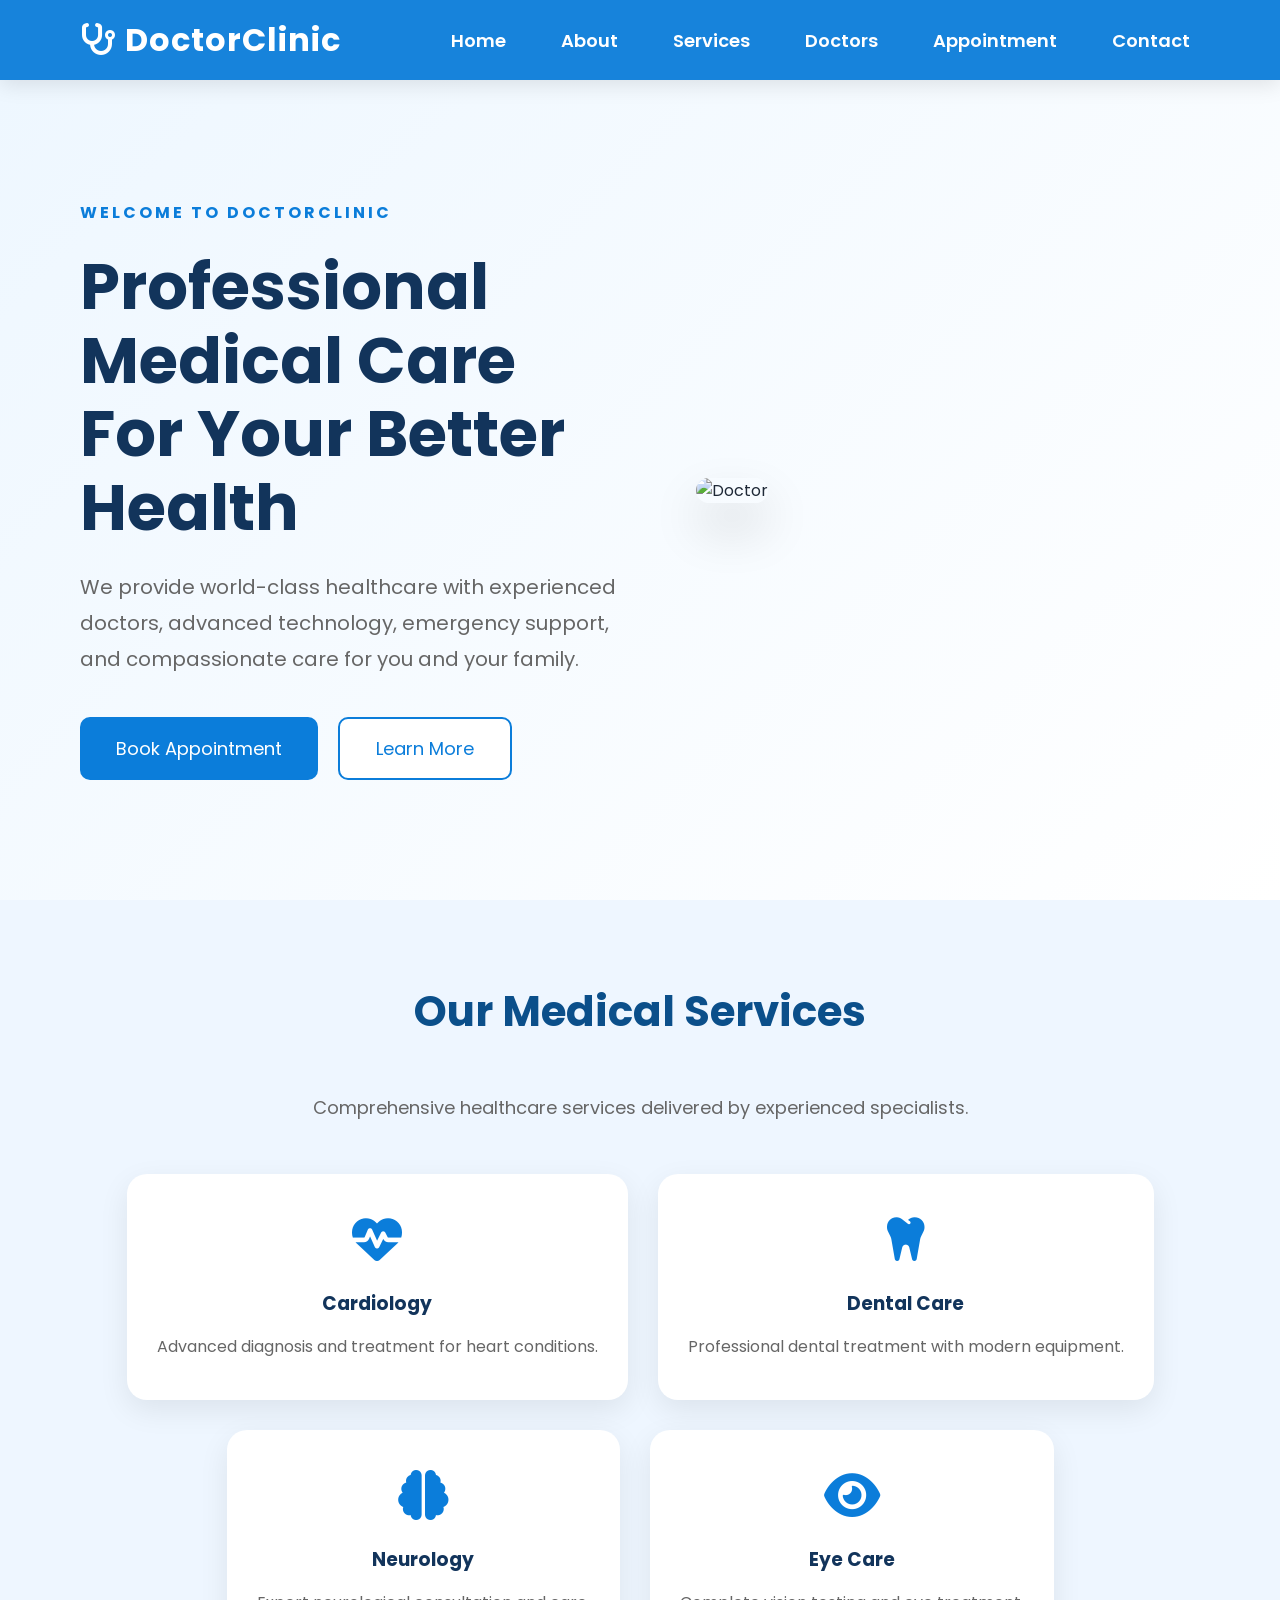
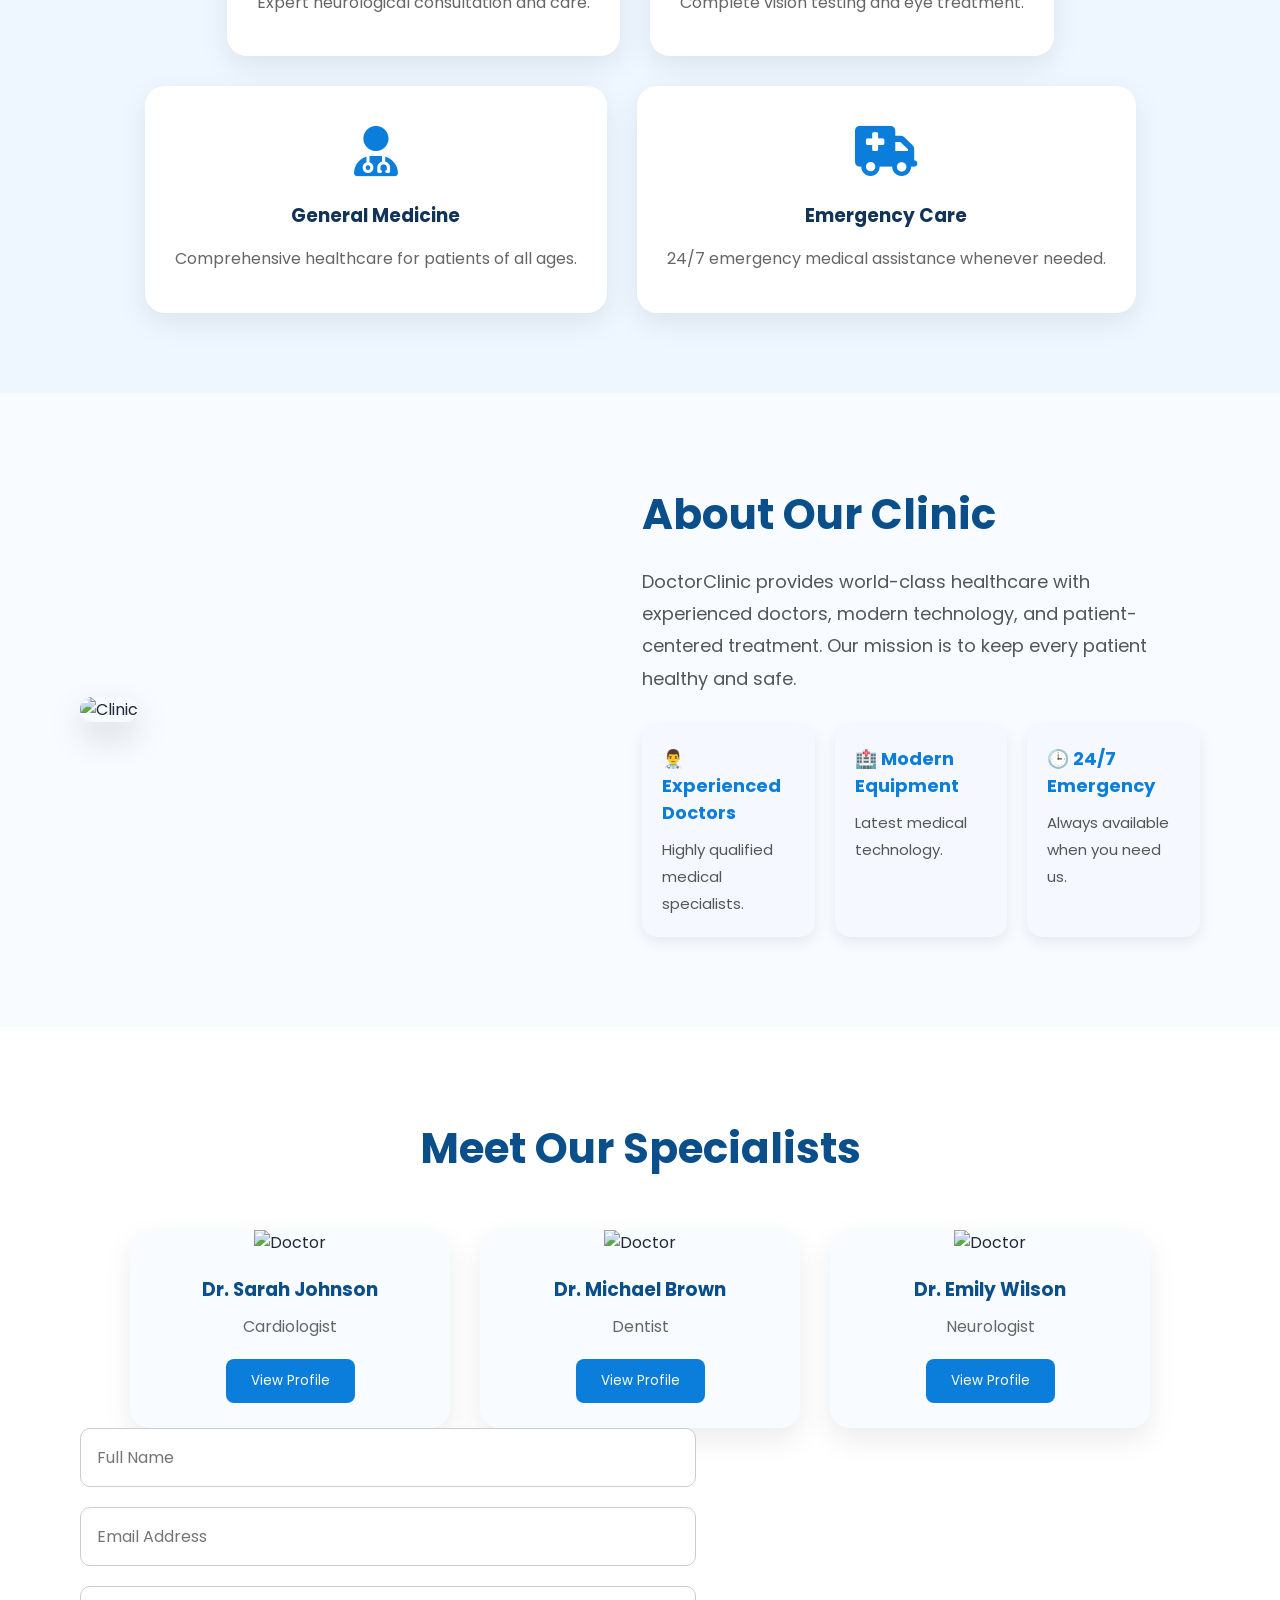
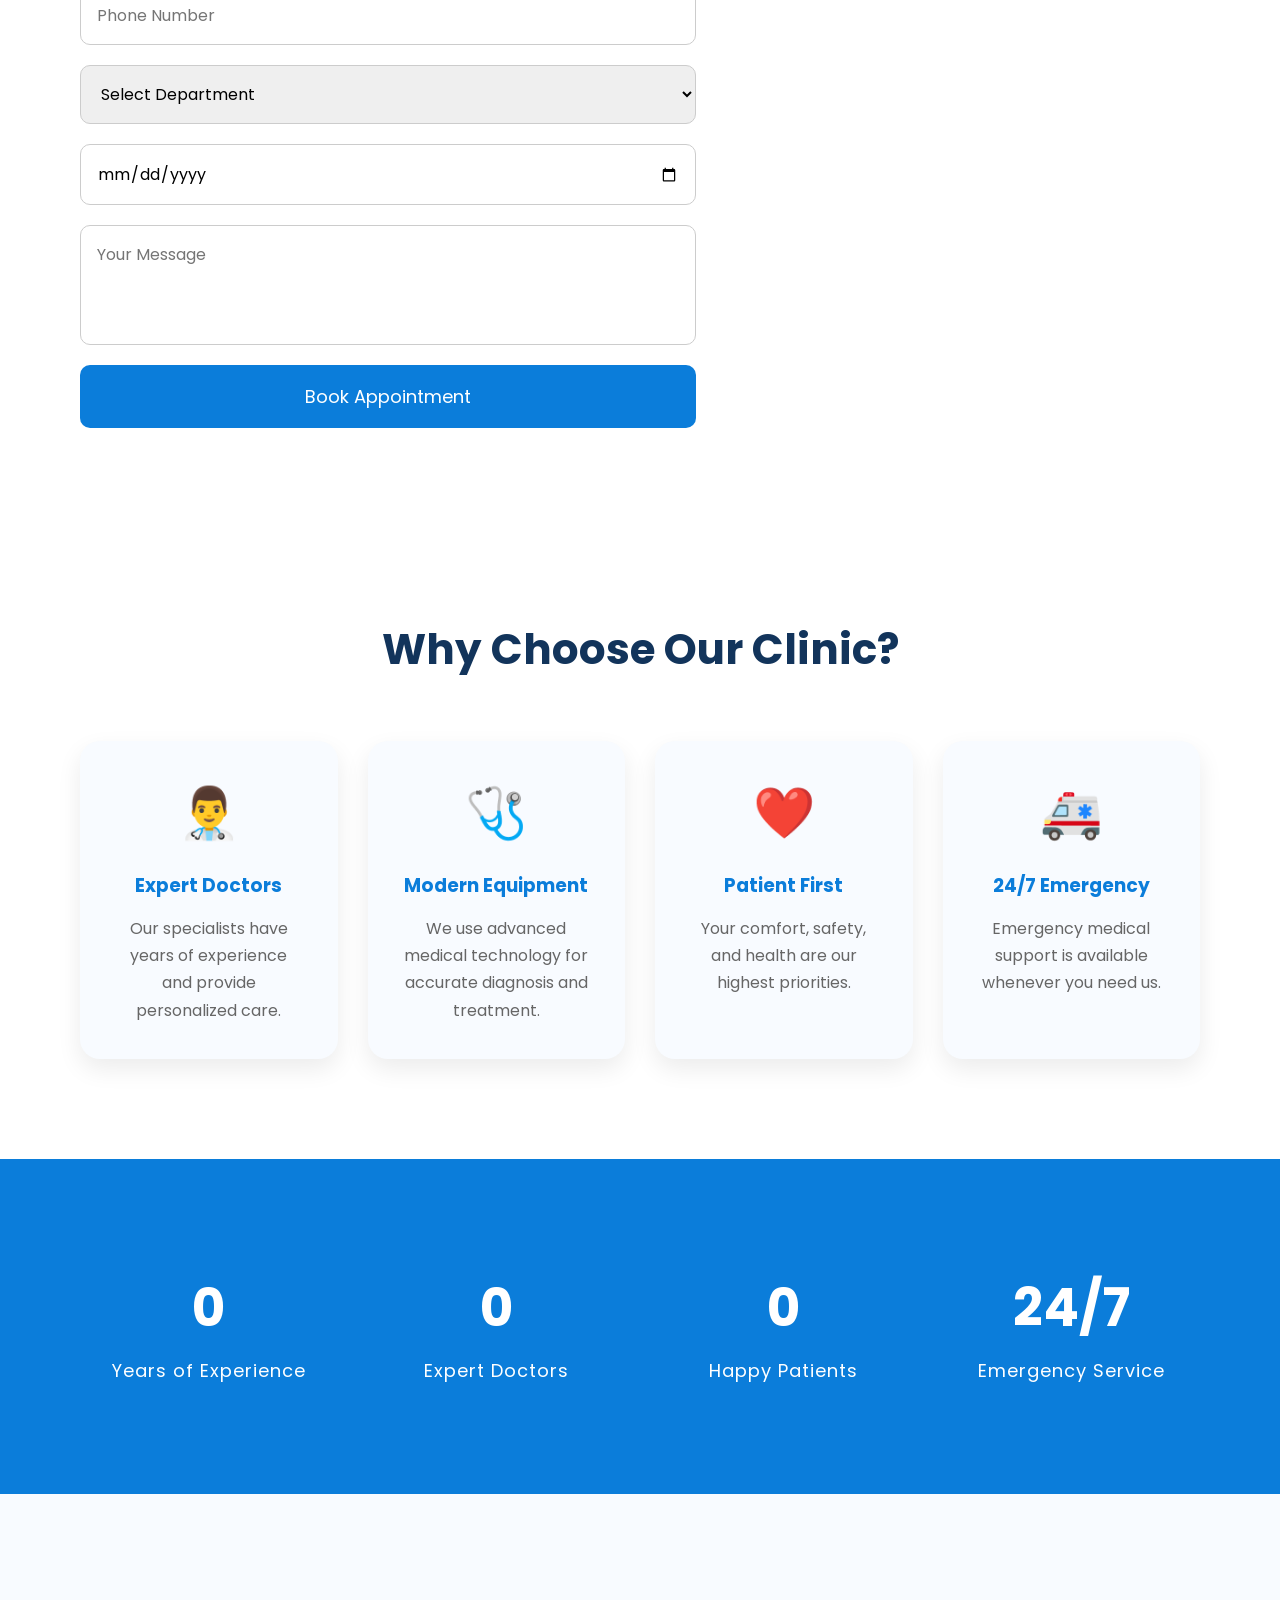
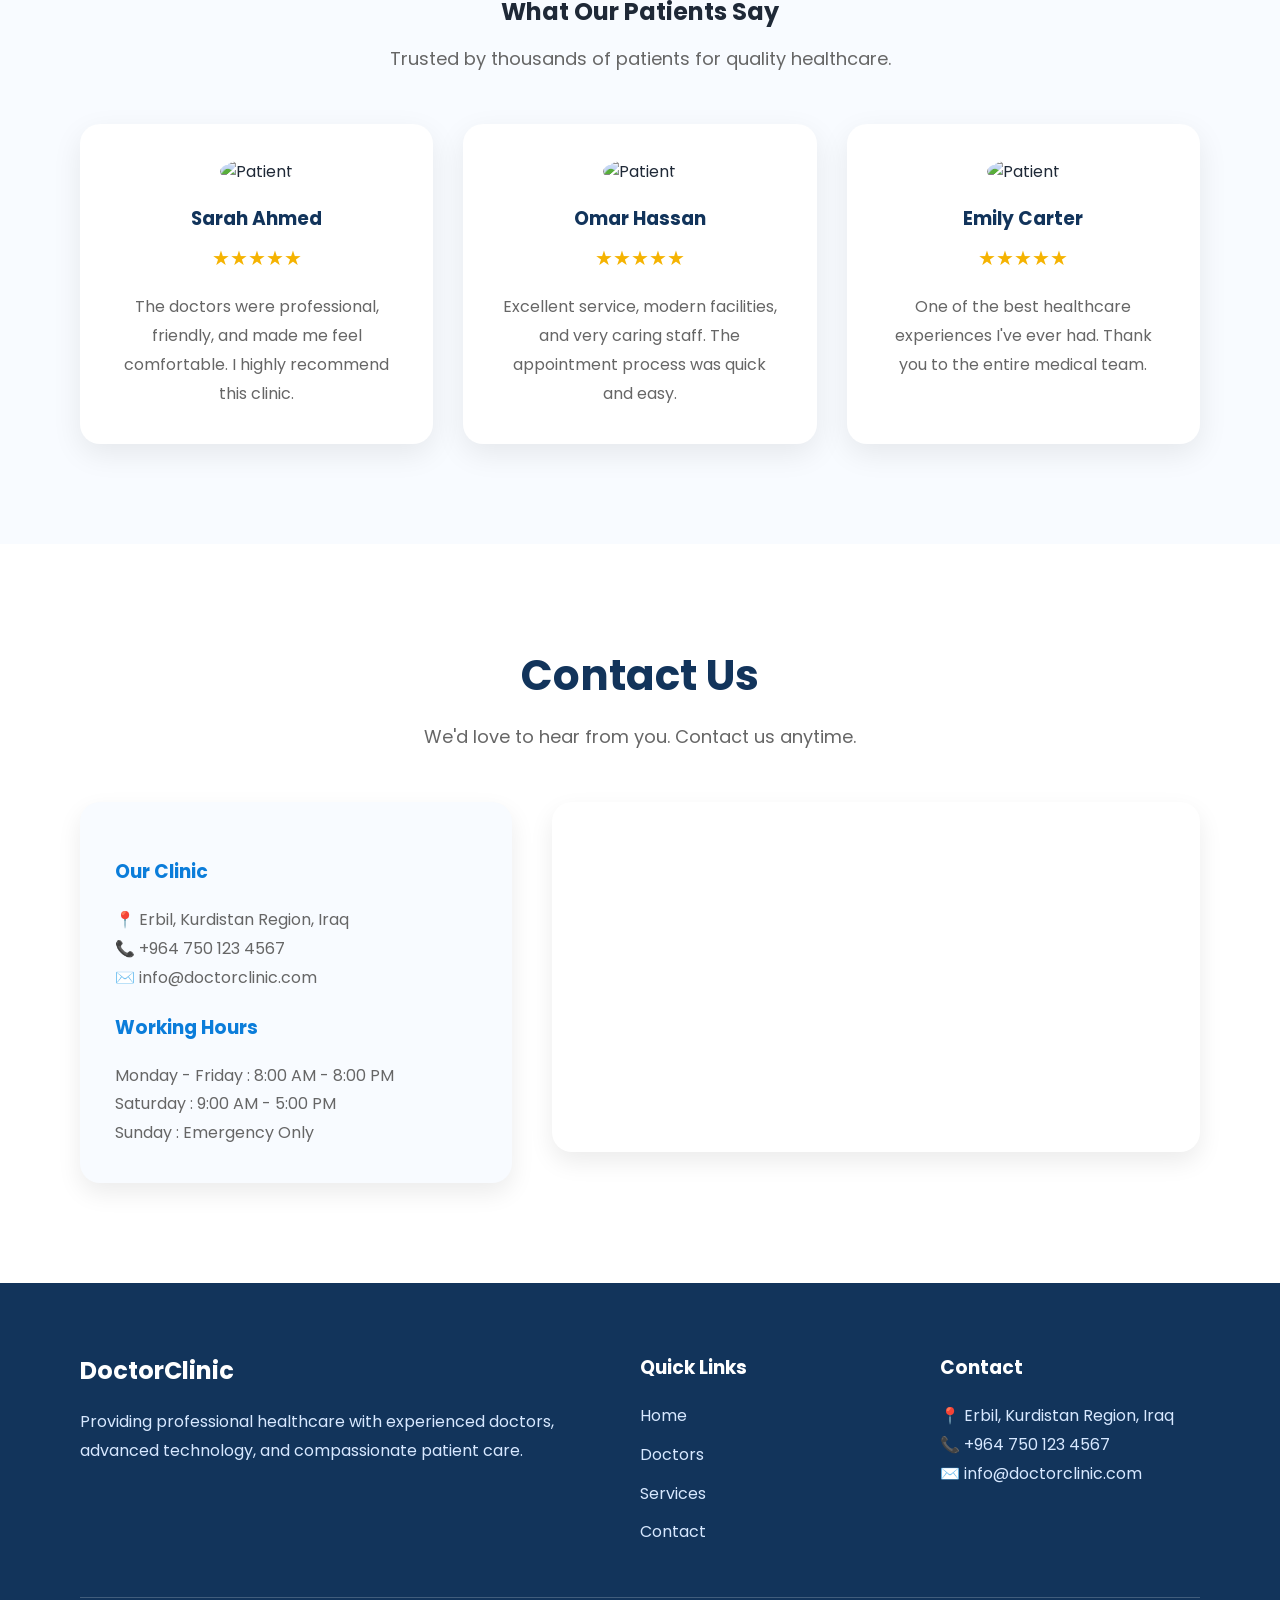
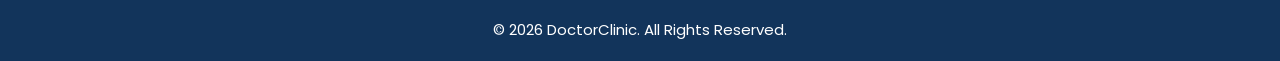
==== index.html @ 9519d388 "Initial DoctorClinic project" ====
<!DOCTYPE html>
<html lang="en">

<head>
    <meta charset="UTF-8">
    <meta name="viewport" content="width=device-width, initial-scale=1.0">
    <title>DoctorClinic | Professional Healthcare Center</title>
<link rel="preconnect" href="https://fonts.googleapis.com">
<link rel="preconnect" href="https://fonts.gstatic.com" crossorigin>

<link href="https://fonts.googleapis.com/css2?family=Poppins:wght@300;400;500;600;700;800&display=swap" rel="stylesheet">
<link rel="stylesheet"
href="https://cdnjs.cloudflare.com/ajax/libs/font-awesome/6.7.2/css/all.min.css">
   <link rel="stylesheet" href="../css/style.css">
<link rel="stylesheet" href="css/responsive.css">
    <link rel="icon" type="image/png" href="OIP.png">
</head>

<body>

    <!-- Navigation -->
    <header>
        <nav class="navbar">

            <div class="logo">
    <i class="fa-solid fa-stethoscope"></i>
    DoctorClinic
</div>

            <ul class="nav-links">
                <li><a href="#home">Home</a></li>
<li><a href="#about">About</a></li>
<li><a href="#services">Services</a></li>
<li><a href="#doctors">Doctors</a></li>
<li><a href="#appointment">Appointment</a></li>
<li><a href="#contact">Contact</a></li>
            </ul>
<div class="menu-toggle">
    ☰
</div>
        </nav>
    </header>

    <section id="home" class="hero">

    <div class="hero-text">

        <span class="welcome">WELCOME TO DOCTORCLINIC</span>

        <h1>
            Professional Medical Care<br>
            For Your Better Health
        </h1>

        <p>
            We provide world-class healthcare with experienced doctors,
            advanced technology, emergency support, and compassionate care
            for you and your family.
        </p>

        <div class="hero-buttons">

            <button class="btn-primary">
                Book Appointment
            </button>

            <button class="btn-secondary">
                Learn More
            </button>

        </div>

    </div>

    <div class="hero-image">

        <img src="https://images.unsplash.com/photo-1559839734-2b71ea197ec2?w=900"
             alt="Doctor">

    </div>

</section>

    <!-- Services -->
   <section id="services" class="services">

       <h2>Our Medical Services</h2>
<p class="section-subtitle">
    Comprehensive healthcare services delivered by experienced specialists.
</p>

<div class="service-container">

    <div class="card">
        <i class="fa-solid fa-heart-pulse"></i>
        <h3>Cardiology</h3>
        <p>Advanced diagnosis and treatment for heart conditions.</p>
    </div>

    <div class="card">
        <i class="fa-solid fa-tooth"></i>
        <h3>Dental Care</h3>
        <p>Professional dental treatment with modern equipment.</p>
    </div>

    <div class="card">
        <i class="fa-solid fa-brain"></i>
        <h3>Neurology</h3>
        <p>Expert neurological consultation and care.</p>
    </div>

    <div class="card">
        <i class="fa-solid fa-eye"></i>
        <h3>Eye Care</h3>
        <p>Complete vision testing and eye treatment.</p>
    </div>

    <div class="card">
        <i class="fa-solid fa-user-doctor"></i>
        <h3>General Medicine</h3>
        <p>Comprehensive healthcare for patients of all ages.</p>
    </div>

    <div class="card">
        <i class="fa-solid fa-truck-medical"></i>
        <h3>Emergency Care</h3>
        <p>24/7 emergency medical assistance whenever needed.</p>
    </div>

</div>

    </section>

    <!-- About -->
    <section id="about" class="about">

        <div class="about-image">

            <img src="https://images.unsplash.com/photo-1576091160399-112ba8d25d1d?w=800"
                alt="Clinic">

        </div>

        <div class="about-text">

            <h2>About Our Clinic</h2>

            <p>
                DoctorClinic provides world-class healthcare with experienced
                doctors, modern technology, and patient-centered treatment.
                Our mission is to keep every patient healthy and safe.
            </p>

            <div class="features">

                <div class="feature-box">
                    <h3>👨‍⚕️ Experienced Doctors</h3>
                    <p>Highly qualified medical specialists.</p>
                </div>

                <div class="feature-box">
                    <h3>🏥 Modern Equipment</h3>
                    <p>Latest medical technology.</p>
                </div>

                <div class="feature-box">
                    <h3>🕒 24/7 Emergency</h3>
                    <p>Always available when you need us.</p>
                </div>

            </div>

        </div>

    </section>
    <section id="doctors" class="doctors">

    <h2>Meet Our Specialists</h2>

    <div class="doctor-container">

        <div class="doctor-card">
            <img src="https://images.unsplash.com/photo-1612349317150-e413f6a5b16d?w=500" alt="Doctor">
            <h3>Dr. Sarah Johnson</h3>
            <p>Cardiologist</p>
            <button>View Profile</button>
        </div>

        <div class="doctor-card">
            <img src="https://images.unsplash.com/photo-1594824476967-48c8b964273f?w=500" alt="Doctor">
            <h3>Dr. Michael Brown</h3>
            <p>Dentist</p>
            <button>View Profile</button>
        </div>

        <div class="doctor-card">
            <img src="https://images.unsplash.com/photo-1622253692010-333f2da6031d?w=500" alt="Doctor">
            <h3>Dr. Emily Wilson</h3>
            <p>Neurologist</p>
            <button>View Profile</button>
        </div>

    </div>

<form class="appointment-form" id="appointmentForm">

    <input type="text" id="fullName" placeholder="Full Name" required>

    <input type="email" id="email" placeholder="Email Address" required>

    <input type="tel" id="phone" placeholder="Phone Number" required>

    <select id="department" required>
        <option value="">Select Department</option>
        <option value="Cardiology">Cardiology</option>
        <option value="Dental">Dental</option>
        <option value="Neurology">Neurology</option>
        <option value="General Medicine">General Medicine</option>
    </select>

    <input type="date" id="appointmentDate" required>

    <textarea id="message" placeholder="Your Message"></textarea>

    <button type="submit">
        Book Appointment
    </button>

</form>
    </section>
<section class="why-us">

    <h2>Why Choose Our Clinic?</h2>

    <div class="why-container">

        <div class="why-card">
            <div class="icon">👨‍⚕️</div>
            <h3>Expert Doctors</h3>
            <p>Our specialists have years of experience and provide personalized care.</p>
        </div>

        <div class="why-card">
            <div class="icon">🩺</div>
            <h3>Modern Equipment</h3>
            <p>We use advanced medical technology for accurate diagnosis and treatment.</p>
        </div>

        <div class="why-card">
            <div class="icon">❤️</div>
            <h3>Patient First</h3>
            <p>Your comfort, safety, and health are our highest priorities.</p>
        </div>

        <div class="why-card">
            <div class="icon">🚑</div>
            <h3>24/7 Emergency</h3>
            <p>Emergency medical support is available whenever you need us.</p>
        </div>

    </div>

</section>
<!-- Statistics -->

<section class="stats">

    <div class="stat-box">
    <h2 class="counter" data-target="15">0</h2>
    <p>Years of Experience</p>
</div>

<div class="stat-box">
    <h2 class="counter" data-target="50">0</h2>
    <p>Expert Doctors</p>
</div>

<div class="stat-box">
    <h2 class="counter" data-target="25000">0</h2>
    <p>Happy Patients</p>
</div>

<div class="stat-box">
    <h2>24/7</h2>
    <p>Emergency Service</p>
</div>

</section>
<!-- Testimonials -->

<section class="testimonials">

    <h2>What Our Patients Say</h2>

    <p class="section-subtitle">
        Trusted by thousands of patients for quality healthcare.
    </p>

    <div class="testimonial-container">

        <div class="testimonial-card">
            <img src="https://randomuser.me/api/portraits/women/65.jpg" alt="Patient">
            <h3>Sarah Ahmed</h3>
            <span>★★★★★</span>
            <p>
                The doctors were professional, friendly, and made me feel comfortable.
                I highly recommend this clinic.
            </p>
        </div>

        <div class="testimonial-card">
            <img src="https://randomuser.me/api/portraits/men/32.jpg" alt="Patient">
            <h3>Omar Hassan</h3>
            <span>★★★★★</span>
            <p>
                Excellent service, modern facilities, and very caring staff.
                The appointment process was quick and easy.
            </p>
        </div>

        <div class="testimonial-card">
            <img src="https://randomuser.me/api/portraits/women/44.jpg" alt="Patient">
            <h3>Emily Carter</h3>
            <span>★★★★★</span>
            <p>
                One of the best healthcare experiences I've ever had.
                Thank you to the entire medical team.
            </p>
        </div>

    </div>

</section>
 <section class="contact">

    <h2>Contact Us</h2>

    <p class="section-subtitle">
        We'd love to hear from you. Contact us anytime.
    </p>

    <div class="contact-container">

        <div class="contact-info">

            <h3>Our Clinic</h3>

            <p>📍 Erbil, Kurdistan Region, Iraq</p>
            <p>📞 +964 750 123 4567</p>
            <p>✉️ info@doctorclinic.com</p>

            <h3>Working Hours</h3>

            <p>Monday - Friday : 8:00 AM - 8:00 PM</p>
            <p>Saturday : 9:00 AM - 5:00 PM</p>
            <p>Sunday : Emergency Only</p>

        </div>

        <div class="contact-map">

            <iframe
                src="https://www.google.com/maps?q=Erbil&output=embed"
                width="100%"
                height="350"
                style="border:0;"
                allowfullscreen=""
                loading="lazy">
            </iframe>

        </div>

    </div>

</section>
<footer id="contact" class="footer">

    <div class="footer-content">

        <div class="footer-about">
            <h2>DoctorClinic</h2>
            <p>
                Providing professional healthcare with experienced doctors,
                advanced technology, and compassionate patient care.
            </p>
        </div>

        <div class="footer-links">
            <h3>Quick Links</h3>

            <ul>
                <li><a href="#">Home</a></li>
                <li><a href="#">Doctors</a></li>
                <li><a href="#">Services</a></li>
                <li><a href="#">Contact</a></li>
            </ul>
        </div>

        <div class="footer-contact">
            <h3>Contact</h3>

            <p>📍 Erbil, Kurdistan Region, Iraq</p>
            <p>📞 +964 750 123 4567</p>
            <p>✉️ info@doctorclinic.com</p>
        </div>

    </div>

    <div class="copyright">
        © 2026 DoctorClinic. All Rights Reserved.
    </div>

</footer>

<script src="https://unpkg.com/scrollreveal"></script>
    <script src="js/script.js"></script>
<script src="https://unpkg.com/scrollreveal"></script>
</body>

</html>
---- css/style.css ----
*{
    margin:0;
    padding:0;
    box-sizing:border-box;
    font-family:'Poppins',sans-serif;
}

body{
    background:#f8fbff;
    color:#1f2937;
    padding-top:80px;
}

.navbar{
    position:fixed;
    top:0;
    left:0;
    width:100%;
    height:80px;

    background:rgba(11,125,218,.95);

    display:flex;
    justify-content:space-between;
    align-items:center;

    padding:0 80px;

    z-index:1000;

    backdrop-filter:blur(10px);

    box-shadow:0 5px 20px rgba(0,0,0,.1);
}

.logo{
    color:white;
    font-size:32px;
    font-weight:700;
    letter-spacing:1px;
}

.nav-links{
    display:flex;
    list-style:none;
}

.nav-links li{
    margin-left:35px;
}

.nav-links li a{
    color:white;
    text-decoration:none;
    font-size:18px;
    font-weight:600;
    transition:.3s;
    padding:10px;
}

.nav-links li a:hover{
    color:#d7ecff;
}

.hero{
    display:flex;
    justify-content:space-between;
    align-items:center;
    padding:120px 80px;
    min-height:90vh;
    background:linear-gradient(135deg,#eef7ff,#ffffff);
}

.hero-text{
    width:50%;
}

.welcome{
    color:#0b7dda;
    font-weight:bold;
    letter-spacing:3px;
}

.hero-text h1{
    font-size:64px;
    color:#12345b;
    margin:25px 0;
    line-height:1.15;
}

.hero-text p{
    font-size:20px;
    color:#666;
    line-height:1.8;
    margin-bottom:40px;
}

.hero-buttons{
    display:flex;
    gap:20px;
}

.btn-primary{
    padding:16px 36px;
    background:#0b7dda;
    color:white;
    border:none;
    border-radius:10px;
    cursor:pointer;
    font-size:18px;
}

.btn-secondary{
    padding:16px 36px;
    background:white;
    color:#0b7dda;
    border:2px solid #0b7dda;
    border-radius:10px;
    cursor:pointer;
    font-size:18px;
}

.hero-image{
    width:45%;
}

.hero-image img{
    width:100%;
    border-radius:25px;
    box-shadow:0 25px 50px rgba(0,0,0,.15);
}
.services{
    padding:80px;
    background:#eef6ff;
    text-align:center;
}

.services h2{
    font-size:42px;
    color:#0b4f8a;
    margin-bottom:50px;
}

.service-container{
    display:flex;
    justify-content:center;
    gap:30px;
    flex-wrap:wrap;
}

.card{
    background:#ffffff;
    border-radius:20px;
    padding:40px 30px;
    text-align:center;
    box-shadow:0 10px 30px rgba(0,0,0,.08);
    transition:.35s;
}

.card:hover{
    transform:translateY(-12px);
    box-shadow:0 18px 40px rgba(11,125,218,.2);
}

.card i{
    font-size:50px;
    color:#0b7dda;
    margin-bottom:25px;
}

.card h3{
    margin-bottom:15px;
    color:#12345b;
}

.card p{
    color:#666;
    line-height:1.7;
}

.section-subtitle{
    text-align:center;
    color:#666;
    margin-top:15px;
    margin-bottom:50px;
    font-size:18px;
    line-height:1.7;
}
.about{
    display:flex;
    align-items:center;
    justify-content:space-between;
    padding:90px 80px;
    gap:60px;
}

.about-image{
    width:45%;
}

.about-image img{
    width:100%;
    border-radius:20px;
    box-shadow:0 15px 35px rgba(0,0,0,.15);
}

.about-text{
    width:50%;
}

.about-text h2{
    font-size:42px;
    color:#0b4f8a;
    margin-bottom:20px;
}

.about-text p{
    color:#555;
    font-size:18px;
    line-height:1.8;
    margin-bottom:30px;
}

.features{
    display:grid;
    grid-template-columns:repeat(3,1fr);
    gap:20px;
}

.feature-box{
    background:#f5f9ff;
    padding:20px;
    border-radius:15px;
    box-shadow:0 5px 15px rgba(0,0,0,.08);
    transition:.3s;
}

.feature-box:hover{
    transform:translateY(-8px);
}

.feature-box h3{
    color:#0b7dda;
    margin-bottom:10px;
    font-size:18px;
}

.feature-box p{
    font-size:15px;
    margin:0;
}
.doctors{
    padding:90px 80px;
    background:white;
    text-align:center;
}

.doctors h2{
    font-size:42px;
    color:#0b4f8a;
    margin-bottom:50px;
}

.doctor-container{
    display:flex;
    justify-content:center;
    gap:30px;
    flex-wrap:wrap;
}

.doctor-card{
    width:320px;
    background:#f8fbff;
    border-radius:20px;
    overflow:hidden;
    box-shadow:0 12px 30px rgba(0,0,0,.08);
    transition:.3s;
}

.doctor-card:hover{
    transform:translateY(-10px);
}

.doctor-card img{
    width:100%;
    height:320px;
    object-fit:cover;
}

.doctor-card h3{
    margin-top:20px;
    color:#0b4f8a;
}

.doctor-card p{
    color:#666;
    margin:10px 0 20px;
}

.doctor-card button{
    margin-bottom:25px;
    padding:12px 25px;
    border:none;
    background:#0b7dda;
    color:white;
    border-radius:8px;
    cursor:pointer;
    transition:.3s;
}

.doctor-card button:hover{
    background:#095ea8;
}
/* Appointment Section */

.appointment{
    display:flex;
    justify-content:space-between;
    align-items:flex-start;
    gap:50px;
    padding:100px 80px;
    background:#eef7ff;
}

.appointment-info{
    width:40%;
}

.appointment-info h2{
    font-size:42px;
    color:#12345b;
    margin-bottom:20px;
}

.appointment-info p{
    font-size:18px;
    color:#666;
    line-height:1.8;
}

.appointment-form{
    width:55%;
    display:flex;
    flex-direction:column;
    gap:20px;
}

.appointment-form input,
.appointment-form select,
.appointment-form textarea{
    width:100%;
    padding:16px;
    border:1px solid #ccc;
    border-radius:10px;
    font-size:16px;
}

.appointment-form textarea{
    height:120px;
    resize:none;
}

.appointment-form button{
    background:#0b7dda;
    color:white;
    border:none;
    padding:18px;
    border-radius:10px;
    font-size:18px;
    cursor:pointer;
    transition:.3s;
}

.appointment-form button:hover{
    background:#095ea8;
}
/* Why Choose Us */

.why-us{
    padding:100px 80px;
    background:#ffffff;
    text-align:center;
}

.why-us h2{
    font-size:42px;
    color:#12345b;
    margin-bottom:60px;
}

.why-container{
    display:grid;
    grid-template-columns:repeat(auto-fit,minmax(250px,1fr));
    gap:30px;
}

.why-card{
    background:#f8fbff;
    padding:35px;
    border-radius:20px;
    box-shadow:0 10px 25px rgba(0,0,0,.08);
    transition:.3s;
}

.why-card:hover{
    transform:translateY(-10px);
}

.icon{
    font-size:50px;
    margin-bottom:20px;
}

.why-card h3{
    color:#0b7dda;
    margin-bottom:15px;
}

.why-card p{
    color:#666;
    line-height:1.7;
}
/* Statistics */

.stats{
    background:#0b7dda;
    color:white;
    display:grid;
    grid-template-columns:repeat(auto-fit,minmax(220px,1fr));
    gap:30px;
    padding:90px 80px;
    text-align:center;
}

.stat-box{
    padding:20px;
}

.stat-box h2{
    font-size:52px;
    margin-bottom:10px;
}

.stat-box p{
    font-size:18px;
    letter-spacing:1px;
}
/* Footer */

.footer{
    background:#12345b;
    color:white;
    padding:70px 80px 20px;
}

.footer-content{
    display:grid;
    grid-template-columns:2fr 1fr 1fr;
    gap:40px;
    margin-bottom:40px;
}

.footer h2,
.footer h3{
    margin-bottom:20px;
}

.footer p,
.footer a{
    color:#d7e8ff;
    text-decoration:none;
    line-height:1.8;
}

.footer ul{
    list-style:none;
}

.footer li{
    margin-bottom:10px;
}

.footer a:hover{
    color:white;
}

.copyright{
    border-top:1px solid rgba(255,255,255,.2);
    padding-top:20px;
    text-align:center;
    font-size:15px;
}
button{
    transition:.3s ease;
}

button:hover{
    transform:translateY(-3px);
    box-shadow:0 12px 25px rgba(11,125,218,.3);
}
html{
    scroll-behavior:smooth;
}
/* Testimonials */

.testimonials{
    padding:100px 80px;
    background:#f8fbff;
    text-align:center;
}

.testimonial-container{
    display:grid;
    grid-template-columns:repeat(auto-fit,minmax(300px,1fr));
    gap:30px;
    margin-top:50px;
}

.testimonial-card{
    background:white;
    padding:35px;
    border-radius:20px;
    box-shadow:var(--shadow);
    transition:.3s;
}

.testimonial-card:hover{
    transform:translateY(-10px);
}

.testimonial-card img{
    width:90px;
    height:90px;
    border-radius:50%;
    object-fit:cover;
    margin-bottom:20px;
}

.testimonial-card h3{
    color:#12345b;
    margin-bottom:10px;
}

.testimonial-card span{
    color:#f5b301;
    font-size:20px;
}

.testimonial-card p{
    color:#666;
    line-height:1.8;
    margin-top:20px;
}
.menu-toggle{
    display:none;
    font-size:30px;
    color:white;
    cursor:pointer;
}
/* Contact */

.contact{
    padding:100px 80px;
    background:var(--white);
}

.contact h2{
    text-align:center;
    font-size:42px;
    color:var(--secondary);
}

.contact-container{
    margin-top:50px;
    display:grid;
    grid-template-columns:1fr 1.5fr;
    gap:40px;
}

.contact-info{
    background:#f8fbff;
    padding:35px;
    border-radius:20px;
    box-shadow:0 10px 25px rgba(0,0,0,.08);
}

.contact-info h3{
    margin:20px 0;
    color:#0b7dda;
}

.contact-info p{
    color:#666;
    line-height:1.8;
}

.contact-map iframe{
    border-radius:20px;
    box-shadow:0 10px 25px rgba(0,0,0,.08);
}
::selection{
   background:var(--primary);
    color:white;
}
::-webkit-scrollbar{
    width:10px;
}

::-webkit-scrollbar-track{
    background:#edf5ff;
}

::-webkit-scrollbar-thumb{
    background:#0b7dda;
    border-radius:10px;
}

::-webkit-scrollbar-thumb:hover{
    background:#095ea8;
}
.doctor-card img,
.about-image img,
.hero-image img{
    transition:0.4s;
}

.doctor-card:hover img,
.about-image:hover img,
.hero-image:hover img{
    transform:scale(1.05);
}
:root{
    --primary:#0b7dda;
    --primary-dark:#095ea8;
    --secondary:#12345b;
    --light:#f8fbff;
    --white:#ffffff;
    --text:#555555;
    --shadow:0 10px 30px rgba(0,0,0,.08);
    --radius:20px;
}
/body{
    margin:0;
    padding:0;
    font-family:Poppins,sans-serif;
    background:linear-gradient(135deg,#5B21B6,#7C3AED,#A855F7);
    height:100vh;
    display:flex;
    justify-content:center;
    align-items:center;
}

.login-container{
    width:100%;
    display:flex;
    justify-content:center;
    align-items:center;
}

.login-box{
    width:420px;
    background:rgba(255,255,255,.95);
    border-radius:30px;
    padding:40px;
    text-align:center;
    box-shadow:0 20px 50px rgba(0,0,0,.25);
}

.login-icon{
    width:90px;
    height:90px;
    background:linear-gradient(135deg,#7C3AED,#A855F7);
    border-radius:50%;
    margin:-90px auto 20px;
    display:flex;
    justify-content:center;
    align-items:center;
    color:white;
    font-size:40px;
    box-shadow:0 10px 30px rgba(124,58,237,.4);
}

.login-box h1{
    color:#2D2D2D;
    margin-bottom:5px;
}

.login-box p{
    color:#777;
    margin-bottom:30px;
}

.input-box{
    margin-bottom:20px;
}

.input-box input{
    width:100%;
    padding:16px;
    border:2px solid #E5E5E5;
    border-radius:15px;
    font-size:16px;
    outline:none;
    transition:.3s;
}

.input-box input:focus{
    border-color:#7C3AED;
}

.login-btn{
    width:100%;
    padding:16px;
    border:none;
    border-radius:15px;
    background:linear-gradient(135deg,#7C3AED,#A855F7);
    color:white;
    font-size:18px;
    cursor:pointer;
    transition:.3s;
}

.login-btn:hover{
    transform:translateY(-3px);
    box-shadow:0 15px 25px rgba(124,58,237,.4);
}
.container{
    display:flex;
    min-height:100vh;
}

.sidebar{
    width:240px;
    background:#312e81;
    color:white;
    padding:25px;
}

.sidebar h2{
    margin-bottom:30px;
}

.sidebar ul{
    list-style:none;
    padding:0;
}

.sidebar li{
    margin-bottom:18px;
}

.sidebar a{
    color:white;
    text-decoration:none;
    font-size:18px;
}

.sidebar a:hover{
    color:#c7d2fe;
}

.content{
    flex:1;
    padding:40px;
}
---- css/responsive.css ----
/* Tablets */

@media (max-width: 992px){

.hero{
    flex-direction:column;
    text-align:center;
    padding:120px 40px;
}

.hero-text,
.hero-image{
    width:100%;
}

.hero-image{
    margin-top:40px;
}

.about,
.appointment{
    flex-direction:column;
}

.about-image,
.about-text,
.appointment-info,
.appointment-form{
    width:100%;
}

.footer-content{
    grid-template-columns:1fr;
    text-align:center;
}

}

/* Mobile */

@media (max-width:768px){
.menu-toggle{
    display:block;
}

.nav-links{
    display:none;
}
.navbar{
    padding:20px;
}

.nav-links{
    display:none;
}

.hero h1{
    font-size:42px;
}

.services,
.about,
.doctors,
.appointment,
.testimonials,
.footer{
    padding:70px 25px;
}

.stats{
    grid-template-columns:1fr;
}

.service-container,
.doctor-container,
.testimonial-container{
    grid-template-columns:1fr;
}

}
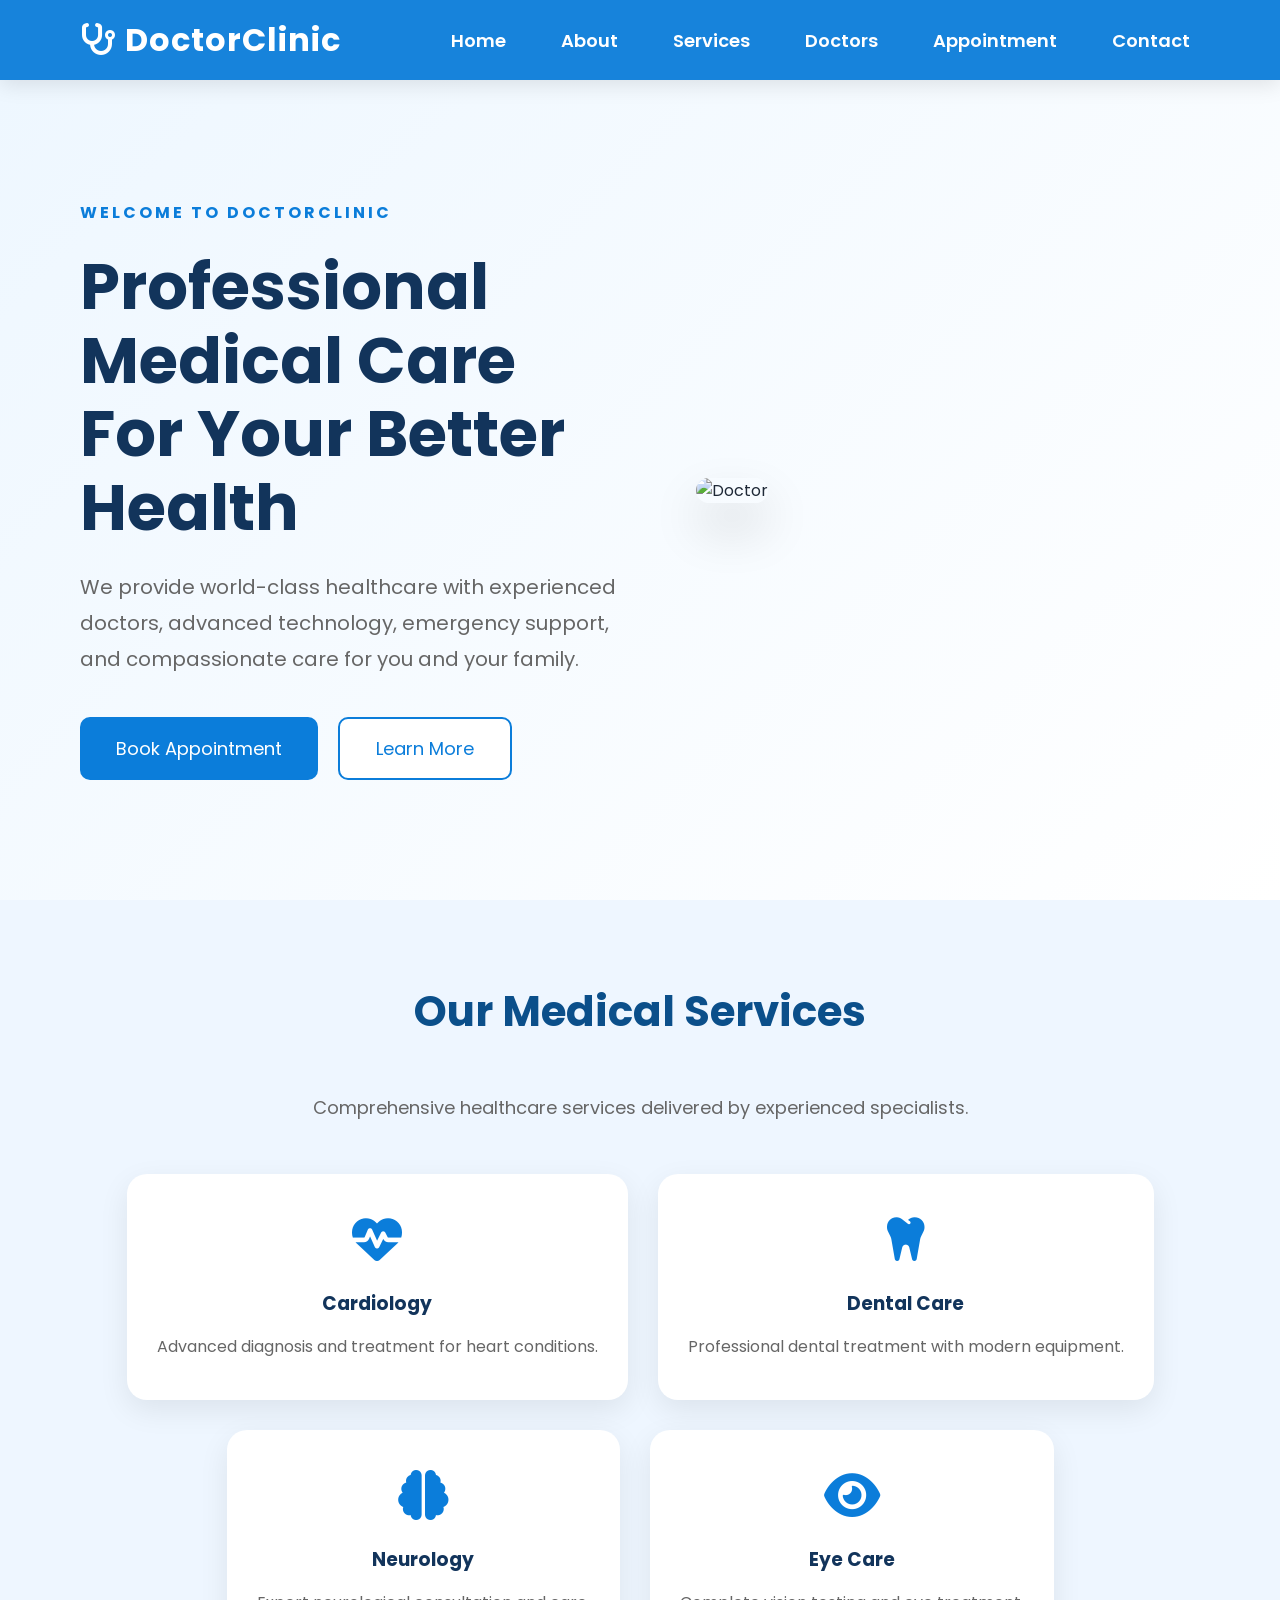
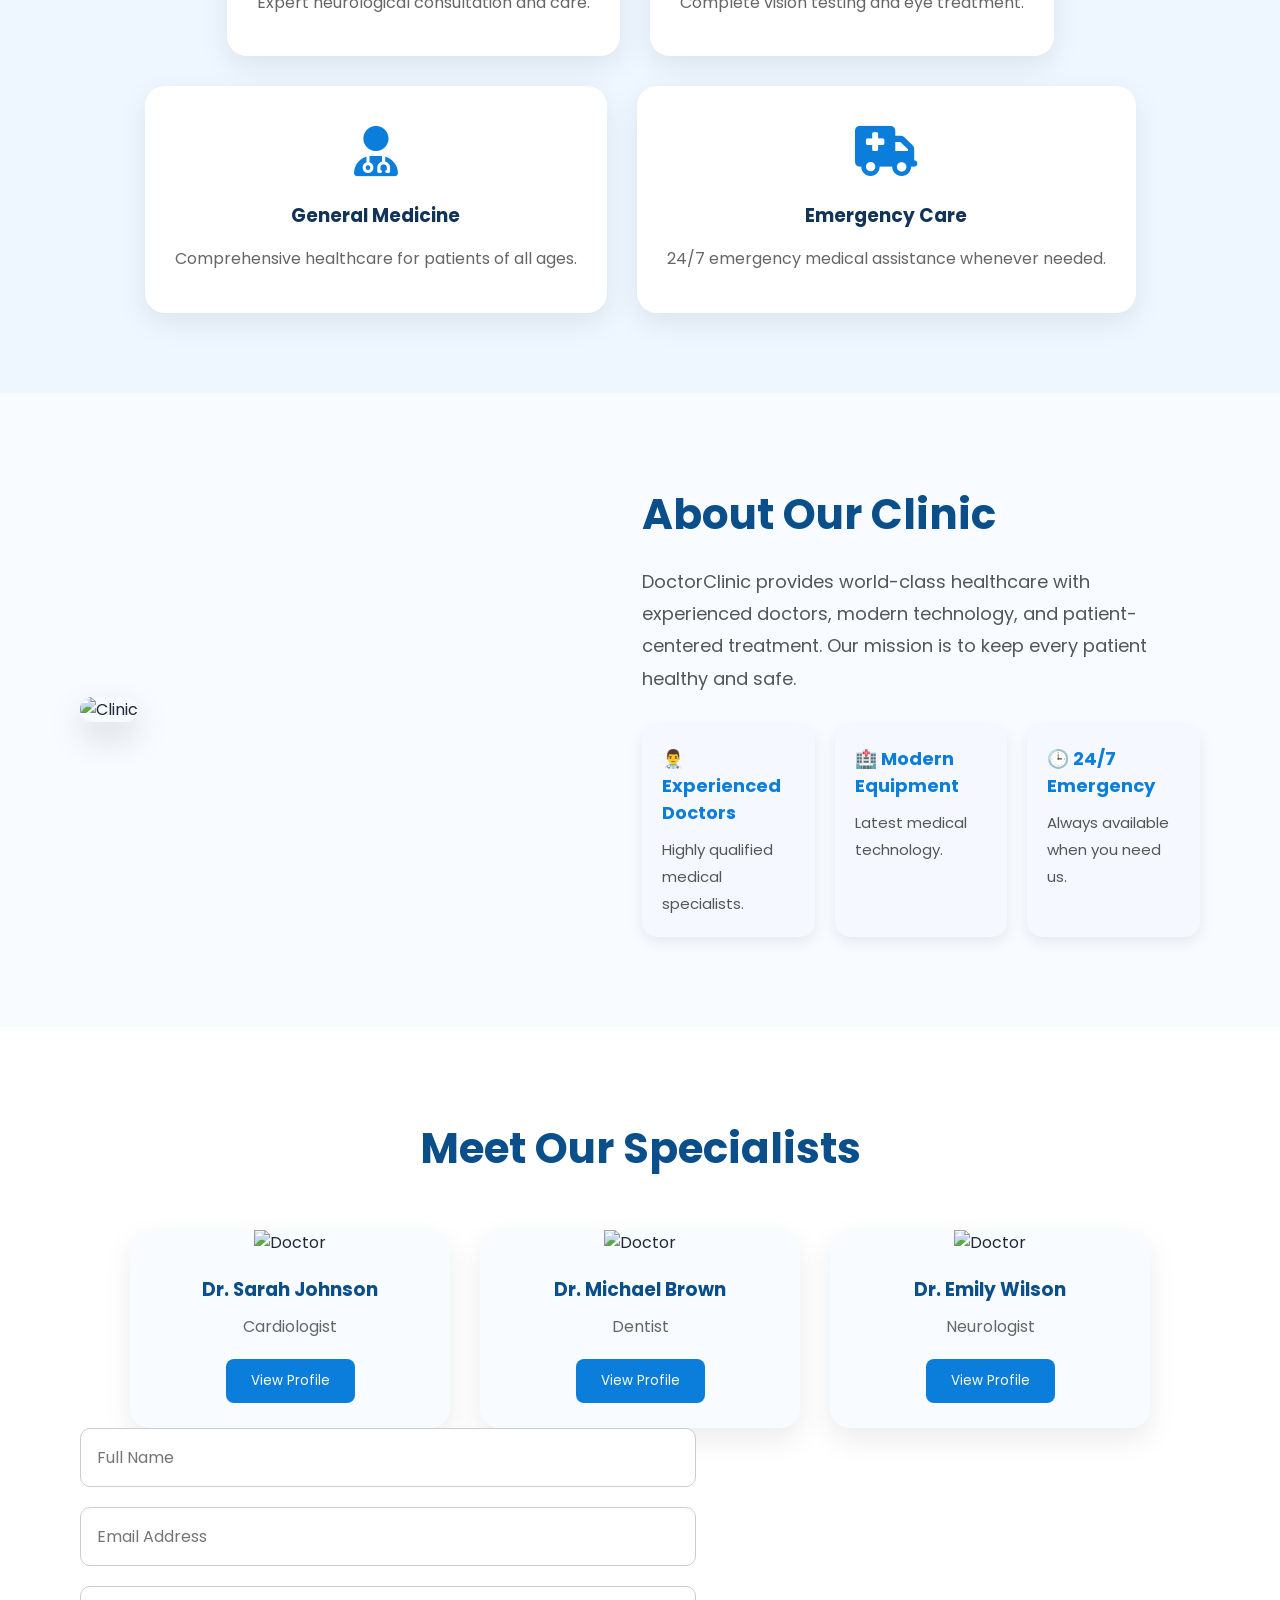
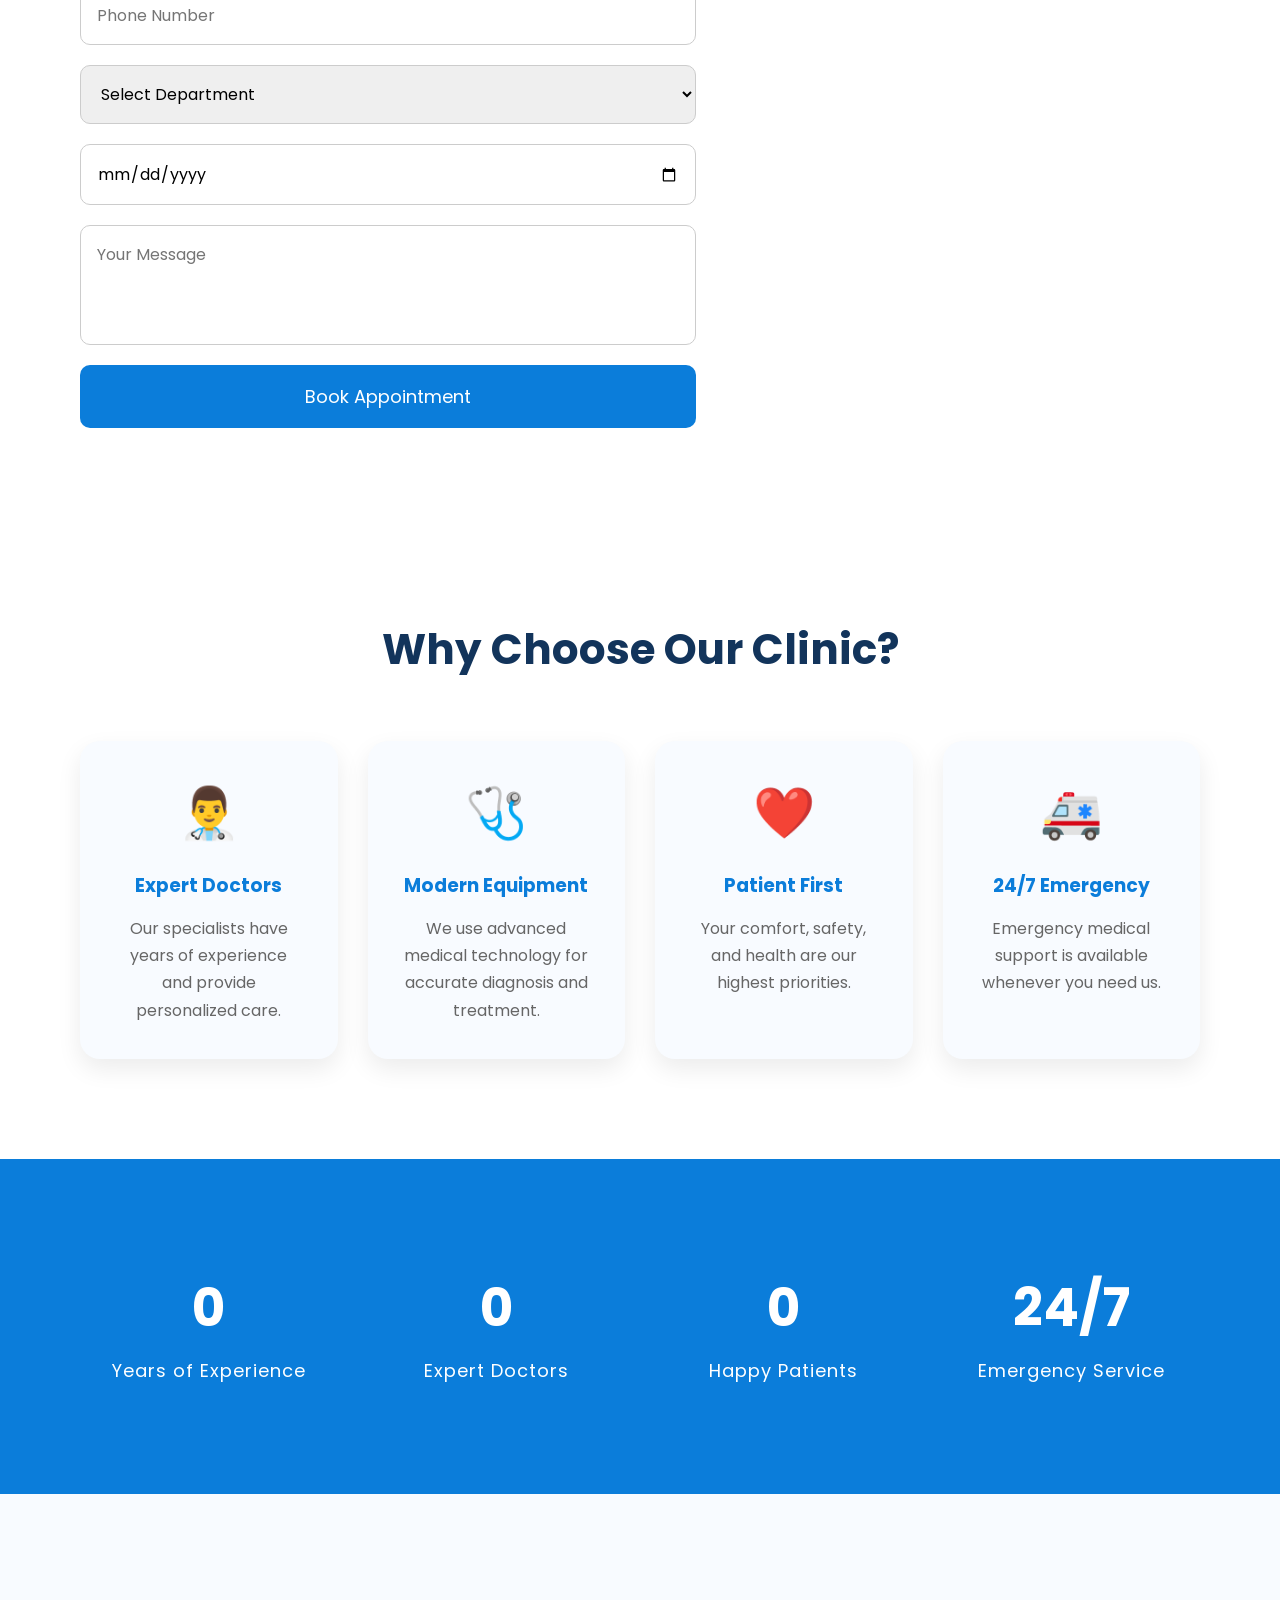
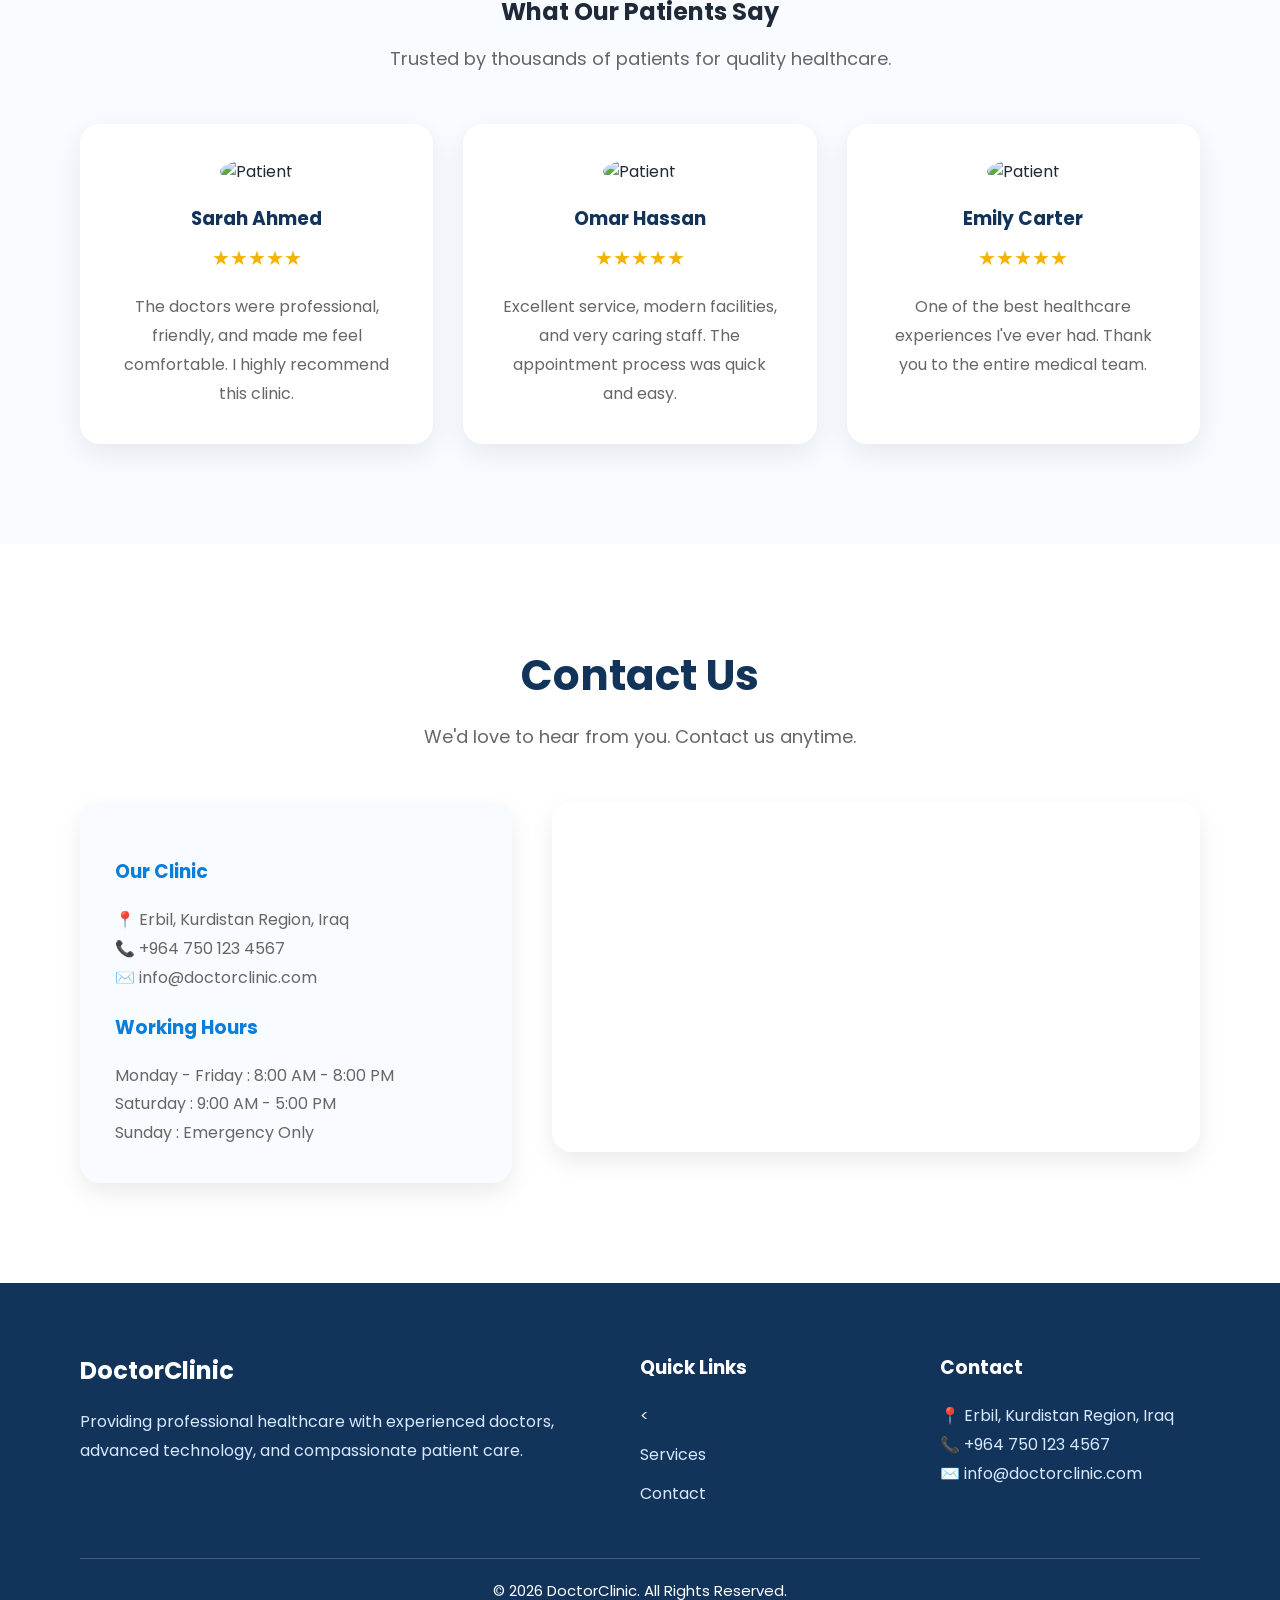
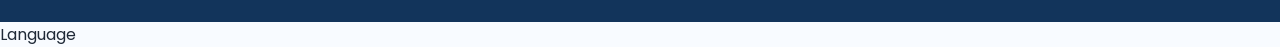
==== commit 6792a208: "Improve mobile responsive design" ====
--- a/index.html
+++ b/index.html
@@ -389,8 +389,8 @@
             <h3>Quick Links</h3>
 
             <ul>
-                <li><a href="#">Home</a></li>
-                <li><a href="#">Doctors</a></li>
+                <li><<a href="index.html" data-i18n="home"></a></li>
+                <li><a href="pages/doctors.html" data-i18n="doctors"></a></li>
                 <li><a href="#">Services</a></li>
                 <li><a href="#">Contact</a></li>
             </ul>
@@ -410,11 +410,26 @@
         © 2026 DoctorClinic. All Rights Reserved.
     </div>
 
+
+
+
 </footer>
+<div class="language-switcher">
+    <label for="languageSelector" data-translate="language">Language</label>
+
+
+
+
+
 
 <script src="https://unpkg.com/scrollreveal"></script>
     <script src="js/script.js"></script>
 <script src="https://unpkg.com/scrollreveal"></script>
+
+
+
+<script src="js/script.js"></script>
+
 </body>
 
 </html>
--- a/css/style.css
+++ b/css/style.css
@@ -762,4 +762,353 @@
 .content{
     flex:1;
     padding:40px;
+}
+/* =========================================
+   MOBILE RESPONSIVE DESIGN
+   ========================================= */
+
+@media (max-width: 768px) {
+
+    /* Page */
+    body {
+        padding-top: 70px;
+        overflow-x: hidden;
+    }
+
+    /* Navbar */
+    .navbar {
+        height: 70px;
+        padding: 0 20px;
+    }
+
+    .logo {
+        font-size: 24px;
+    }
+
+    .nav-links {
+        position: absolute;
+        top: 70px;
+        left: 0;
+        width: 100%;
+        background: #0b7dda;
+        display: none;
+        flex-direction: column;
+        padding: 15px 0;
+        box-shadow: 0 10px 25px rgba(0, 0, 0, 0.15);
+    }
+
+    .nav-links.active {
+        display: flex;
+    }
+
+    .nav-links li {
+        margin: 0;
+        text-align: center;
+    }
+
+    .nav-links li a {
+        display: block;
+        padding: 14px 20px;
+        font-size: 16px;
+    }
+
+    .menu-toggle {
+        display: block;
+    }
+
+
+    /* Hero */
+    .hero {
+        min-height: auto;
+        padding: 60px 20px;
+        flex-direction: column;
+        text-align: center;
+        gap: 40px;
+    }
+
+    .hero-text {
+        width: 100%;
+    }
+
+    .welcome {
+        font-size: 13px;
+        letter-spacing: 2px;
+    }
+
+    .hero-text h1 {
+        font-size: 38px;
+        line-height: 1.2;
+        margin: 18px 0;
+    }
+
+    .hero-text p {
+        font-size: 16px;
+        line-height: 1.7;
+        margin-bottom: 25px;
+    }
+
+    .hero-buttons {
+        justify-content: center;
+        flex-direction: column;
+        gap: 12px;
+    }
+
+    .btn-primary,
+    .btn-secondary {
+        width: 100%;
+        padding: 14px 20px;
+        font-size: 16px;
+    }
+
+    .hero-image {
+        width: 100%;
+    }
+
+    .hero-image img {
+        width: 100%;
+        border-radius: 18px;
+    }
+
+
+    /* General sections */
+    .services,
+    .doctors,
+    .testimonials,
+    .why-us,
+    .contact {
+        padding: 65px 20px;
+    }
+
+    .services h2,
+    .doctors h2,
+    .why-us h2,
+    .about-text h2,
+    .appointment-info h2,
+    .contact h2 {
+        font-size: 32px;
+        line-height: 1.2;
+        margin-bottom: 25px;
+    }
+
+    .section-subtitle {
+        font-size: 15px;
+        line-height: 1.6;
+        margin-bottom: 35px;
+    }
+
+
+    /* Services */
+    .service-container {
+        display: grid;
+        grid-template-columns: 1fr;
+        gap: 18px;
+    }
+
+    .card {
+        padding: 30px 20px;
+    }
+
+    .card i {
+        font-size: 42px;
+        margin-bottom: 18px;
+    }
+
+
+    /* About */
+    .about {
+        flex-direction: column;
+        padding: 65px 20px;
+        gap: 35px;
+    }
+
+    .about-image,
+    .about-text {
+        width: 100%;
+    }
+
+    .about-image img {
+        border-radius: 18px;
+    }
+
+    .about-text p {
+        font-size: 16px;
+        line-height: 1.7;
+    }
+
+    .features {
+        grid-template-columns: 1fr;
+        gap: 15px;
+    }
+
+    .feature-box {
+        padding: 18px;
+    }
+
+
+    /* Doctors */
+    .doctor-container {
+        display: grid;
+        grid-template-columns: 1fr;
+        gap: 20px;
+    }
+
+    .doctor-card {
+        width: 100%;
+        max-width: 380px;
+        margin: auto;
+    }
+
+    .doctor-card img {
+        height: 300px;
+    }
+
+
+    /* Appointment */
+    .appointment {
+        flex-direction: column;
+        padding: 65px 20px;
+        gap: 35px;
+    }
+
+    .appointment-info,
+    .appointment-form {
+        width: 100%;
+    }
+
+    .appointment-info h2 {
+        font-size: 32px;
+    }
+
+    .appointment-info p {
+        font-size: 16px;
+        line-height: 1.7;
+    }
+
+    .appointment-form {
+        gap: 15px;
+    }
+
+    .appointment-form input,
+    .appointment-form select,
+    .appointment-form textarea {
+        padding: 14px;
+        font-size: 15px;
+    }
+
+    .appointment-form textarea {
+        height: 110px;
+    }
+
+    .appointment-form button {
+        padding: 15px;
+        font-size: 16px;
+    }
+
+
+    /* Why us */
+    .why-container {
+        grid-template-columns: 1fr;
+        gap: 18px;
+    }
+
+    .why-card {
+        padding: 28px 20px;
+    }
+
+
+    /* Statistics */
+    .stats {
+        grid-template-columns: repeat(2, 1fr);
+        gap: 15px;
+        padding: 55px 20px;
+    }
+
+    .stat-box {
+        padding: 15px 5px;
+    }
+
+    .stat-box h2 {
+        font-size: 34px;
+    }
+
+    .stat-box p {
+        font-size: 13px;
+    }
+
+
+    /* Testimonials */
+    .testimonial-container {
+        grid-template-columns: 1fr;
+        gap: 18px;
+        margin-top: 30px;
+    }
+
+    .testimonial-card {
+        padding: 25px 20px;
+    }
+
+
+    /* Contact */
+    .contact-container {
+        grid-template-columns: 1fr;
+        gap: 25px;
+        margin-top: 30px;
+    }
+
+    .contact-info {
+        padding: 25px 20px;
+    }
+
+    .contact-map iframe {
+        width: 100%;
+        min-height: 300px;
+    }
+
+
+    /* Footer */
+    .footer {
+        padding: 50px 20px 20px;
+    }
+
+    .footer-content {
+        grid-template-columns: 1fr;
+        gap: 30px;
+    }
+
+    .footer h2,
+    .footer h3 {
+        margin-bottom: 12px;
+    }
+
+
+    /* Buttons */
+    button {
+        min-height: 45px;
+    }
+}
+
+
+/* Very small phones */
+@media (max-width: 400px) {
+
+    .hero-text h1 {
+        font-size: 32px;
+    }
+
+    .services h2,
+    .doctors h2,
+    .why-us h2,
+    .about-text h2,
+    .appointment-info h2,
+    .contact h2 {
+        font-size: 28px;
+    }
+
+    .stats {
+        grid-template-columns: 1fr;
+    }
+
+    .doctor-card img {
+        height: 260px;
+    }
 }
